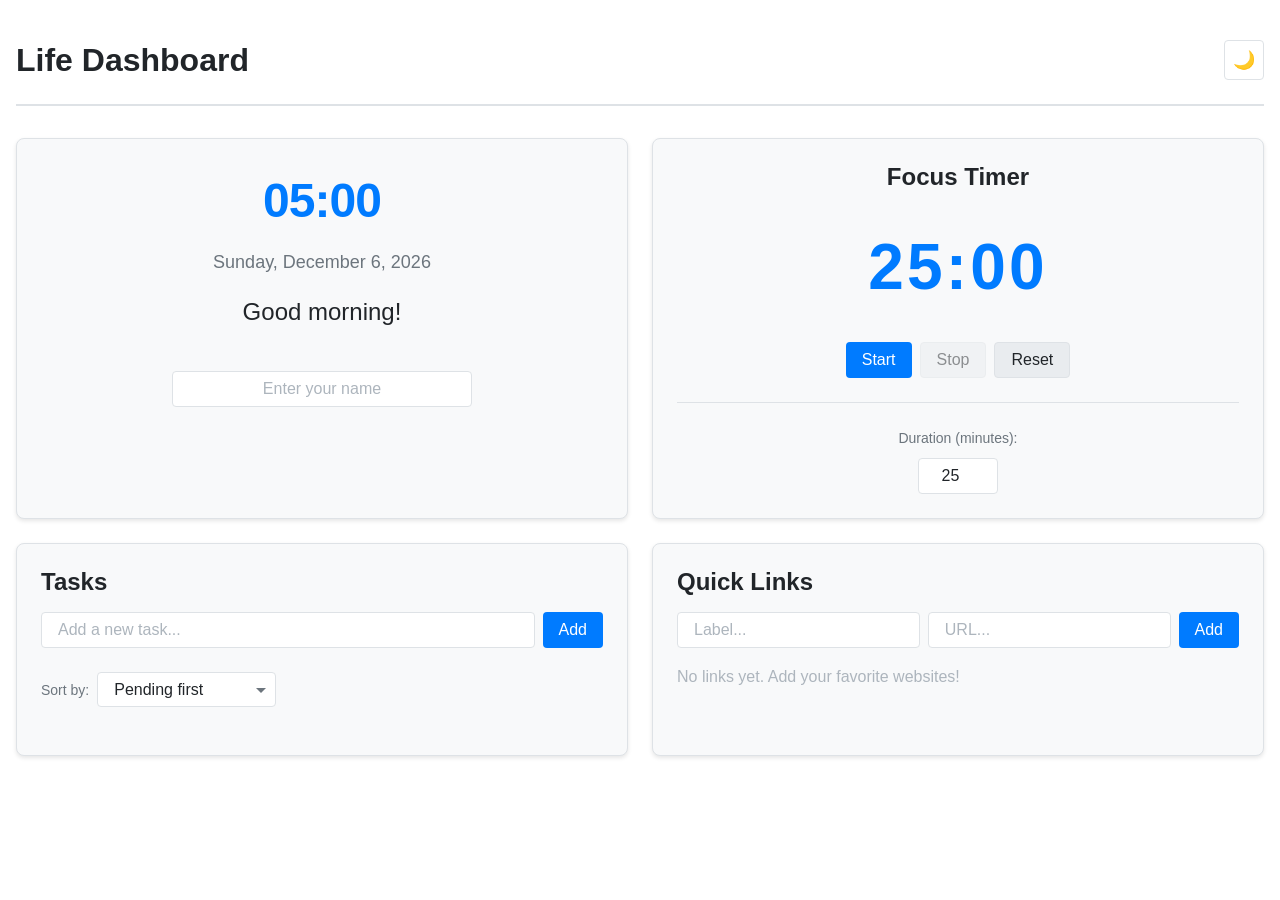
==== index.html @ f385f743 "task1" ====
<!DOCTYPE html>
<html lang="en">
<head>
  <meta charset="UTF-8">
  <meta name="viewport" content="width=device-width, initial-scale=1.0">
  <meta name="description" content="A personal productivity dashboard with time tracking, tasks, and quick links">
  <title>Life Dashboard</title>
  <link rel="stylesheet" href="css/styles.css">
</head>
<body>
  <div class="app-container">
    <!-- Header with theme toggle -->
    <header class="app-header">
      <h1>Life Dashboard</h1>
      <button id="theme-toggle" class="btn-icon" aria-label="Toggle theme">
        <span class="theme-icon" aria-hidden="true">🌙</span>
      </button>
    </header>
    
    <!-- Main content area with widgets -->
    <main class="app-main">
      <!-- Top row: Greeting and Timer -->
      <div class="widget-row">
        <!-- Greeting Widget -->
        <div id="greeting-widget" class="widget widget-greeting">
          <div class="greeting-time" id="greeting-time">12:00</div>
          <div class="greeting-date" id="greeting-date">Loading...</div>
          <div class="greeting-message" id="greeting-message">Good day!</div>
          <div class="greeting-input-group">
            <input 
              type="text" 
              id="greeting-name-input" 
              placeholder="Enter your name" 
              maxlength="50"
              aria-label="Your name"
            />
          </div>
        </div>
        
        <!-- Timer Widget -->
        <div id="timer-widget" class="widget widget-timer">
          <h2>Focus Timer</h2>
          <div class="timer-display" id="timer-display">25:00</div>
          <div class="timer-controls">
            <button id="timer-start" class="btn btn-primary">Start</button>
            <button id="timer-stop" class="btn btn-secondary" disabled>Stop</button>
            <button id="timer-reset" class="btn btn-secondary">Reset</button>
          </div>
          <div class="timer-config">
            <label for="timer-duration">Duration (minutes):</label>
            <input 
              type="number" 
              id="timer-duration" 
              min="1" 
              max="60" 
              value="25"
              aria-label="Timer duration in minutes"
            />
            <span class="error-message" id="timer-error" role="alert"></span>
          </div>
        </div>
      </div>
      
      <!-- Bottom row: Todo and Links -->
      <div class="widget-row">
        <!-- Todo Widget -->
        <div id="todo-widget" class="widget widget-todo">
          <h2>Tasks</h2>
          <div class="todo-input-group">
            <input 
              type="text" 
              id="todo-input" 
              placeholder="Add a new task..." 
              maxlength="500"
              aria-label="New task description"
            />
            <button id="todo-add" class="btn btn-primary">Add</button>
          </div>
          <span class="error-message" id="todo-error" role="alert"></span>
          <div class="todo-sort">
            <label for="todo-sort-select">Sort by:</label>
            <select id="todo-sort-select" aria-label="Task sort order">
              <option value="pending">Pending first</option>
              <option value="completed">Completed first</option>
              <option value="alpha">Alphabetical (A-Z)</option>
            </select>
          </div>
          <ul id="todo-list" class="todo-list" role="list">
            <!-- Task items rendered dynamically -->
          </ul>
        </div>
        
        <!-- Links Widget -->
        <div id="links-widget" class="widget widget-links">
          <h2>Quick Links</h2>
          <div class="links-input-group">
            <input 
              type="text" 
              id="link-label" 
              placeholder="Label..." 
              maxlength="100"
              aria-label="Link label"
            />
            <input 
              type="text" 
              id="link-url" 
              placeholder="URL..." 
              maxlength="500"
              aria-label="Link URL"
            />
            <button id="link-add" class="btn btn-primary">Add</button>
          </div>
          <span class="error-message" id="link-error" role="alert"></span>
          <div id="links-container" class="links-container" role="list">
            <!-- Link buttons rendered dynamically -->
          </div>
        </div>
      </div>
    </main>
  </div>
  
  <script src="js/app.js"></script>
</body>
</html>
---- css/styles.css ----
/* ==========================================
   CSS Variables - Theme Tokens
   ========================================== */

:root {
  /* Colors */
  --bg-primary: #ffffff;
  --bg-secondary: #f8f9fa;
  --bg-tertiary: #e9ecef;
  --text-primary: #212529;
  --text-secondary: #6c757d;
  --text-muted: #adb5bd;
  
  /* Accent colors */
  --accent-primary: #007bff;
  --accent-hover: #0056b3;
  --accent-light: #cce5ff;
  
  /* Semantic colors */
  --success: #28a745;
  --error: #dc3545;
  --warning: #ffc107;
  
  /* UI elements */
  --border-color: #dee2e6;
  --shadow: rgba(0, 0, 0, 0.1);
  --shadow-hover: rgba(0, 0, 0, 0.15);
  
  /* Spacing */
  --spacing-xs: 0.25rem;
  --spacing-sm: 0.5rem;
  --spacing-md: 1rem;
  --spacing-lg: 1.5rem;
  --spacing-xl: 2rem;
  
  /* Typography */
  --font-family: -apple-system, BlinkMacSystemFont, "Segoe UI", Roboto, "Helvetica Neue", Arial, sans-serif;
  --font-size-base: 16px;
  --font-size-sm: 14px;
  --font-size-lg: 18px;
  --font-size-xl: 24px;
  --font-size-xxl: 32px;
  
  /* Border radius */
  --radius-sm: 4px;
  --radius-md: 8px;
  --radius-lg: 12px;
  
  /* Transitions */
  --transition-fast: 0.15s ease;
  --transition-base: 0.2s ease;
  --transition-slow: 0.3s ease;
}

/* Dark Theme Overrides */
body.dark-theme {
  --bg-primary: #1a1a1a;
  --bg-secondary: #2d2d2d;
  --bg-tertiary: #3a3a3a;
  --text-primary: #ffffff;
  --text-secondary: #b0b0b0;
  --text-muted: #6c6c6c;
  
  --accent-primary: #4da6ff;
  --accent-hover: #66b3ff;
  --accent-light: #1a3a52;
  
  --success: #5cb85c;
  --error: #e74c3c;
  --warning: #f39c12;
  
  --border-color: #404040;
  --shadow: rgba(0, 0, 0, 0.3);
  --shadow-hover: rgba(0, 0, 0, 0.4);
}

/* ==========================================
   CSS Reset and Base Styles
   ========================================== */

* {
  margin: 0;
  padding: 0;
  box-sizing: border-box;
}

html {
  font-size: var(--font-size-base);
}

body {
  font-family: var(--font-family);
  background-color: var(--bg-primary);
  color: var(--text-primary);
  line-height: 1.6;
  min-height: 100vh;
  transition: background-color var(--transition-base), color var(--transition-base);
}

h1, h2, h3, h4, h5, h6 {
  font-weight: 600;
  line-height: 1.2;
}

h1 {
  font-size: var(--font-size-xxl);
}

h2 {
  font-size: var(--font-size-xl);
}

button {
  font-family: inherit;
  cursor: pointer;
}

input, select {
  font-family: inherit;
}

ul {
  list-style: none;
}

/* ==========================================
   Layout and Grid System
   ========================================== */

.app-container {
  max-width: 1400px;
  margin: 0 auto;
  padding: var(--spacing-md);
}

.app-header {
  display: flex;
  justify-content: space-between;
  align-items: center;
  padding: var(--spacing-lg) 0;
  margin-bottom: var(--spacing-xl);
  border-bottom: 2px solid var(--border-color);
}

.app-header h1 {
  color: var(--text-primary);
}

.app-main {
  display: flex;
  flex-direction: column;
  gap: var(--spacing-lg);
}

.widget-row {
  display: grid;
  grid-template-columns: repeat(auto-fit, minmax(300px, 1fr));
  gap: var(--spacing-lg);
}

/* ==========================================
   Widget Component Styles
   ========================================== */

.widget {
  background: var(--bg-secondary);
  border: 1px solid var(--border-color);
  border-radius: var(--radius-md);
  padding: var(--spacing-lg);
  box-shadow: 0 2px 4px var(--shadow);
  transition: box-shadow var(--transition-base), background-color var(--transition-base);
}

.widget:hover {
  box-shadow: 0 4px 8px var(--shadow-hover);
}

.widget h2 {
  margin-bottom: var(--spacing-md);
  color: var(--text-primary);
}

/* ==========================================
   Greeting Widget Styles
   ========================================== */

.widget-greeting {
  text-align: center;
  display: flex;
  flex-direction: column;
  gap: var(--spacing-sm);
}

.greeting-time {
  font-size: 3rem;
  font-weight: 700;
  color: var(--accent-primary);
  letter-spacing: -0.02em;
}

.greeting-date {
  font-size: var(--font-size-lg);
  color: var(--text-secondary);
  margin-bottom: var(--spacing-sm);
}

.greeting-message {
  font-size: var(--font-size-xl);
  color: var(--text-primary);
  margin-bottom: var(--spacing-md);
  font-weight: 500;
}

.greeting-input-group {
  margin-top: var(--spacing-md);
}

.greeting-input-group input {
  width: 100%;
  max-width: 300px;
  text-align: center;
}

/* ==========================================
   Timer Widget Styles
   ========================================== */

.widget-timer {
  text-align: center;
}

.timer-display {
  font-size: 4rem;
  font-weight: 700;
  color: var(--accent-primary);
  margin: var(--spacing-lg) 0;
  letter-spacing: 0.05em;
  font-variant-numeric: tabular-nums;
}

.timer-controls {
  display: flex;
  justify-content: center;
  gap: var(--spacing-sm);
  margin-bottom: var(--spacing-lg);
}

.timer-config {
  display: flex;
  flex-direction: column;
  align-items: center;
  gap: var(--spacing-sm);
  margin-top: var(--spacing-lg);
  padding-top: var(--spacing-lg);
  border-top: 1px solid var(--border-color);
}

.timer-config label {
  font-size: var(--font-size-sm);
  color: var(--text-secondary);
}

.timer-config input {
  width: 80px;
  text-align: center;
}

/* ==========================================
   Todo Widget Styles
   ========================================== */

.todo-input-group {
  display: flex;
  gap: var(--spacing-sm);
  margin-bottom: var(--spacing-sm);
}

.todo-input-group input {
  flex: 1;
}

.todo-sort {
  display: flex;
  align-items: center;
  gap: var(--spacing-sm);
  margin: var(--spacing-md) 0;
  padding: var(--spacing-sm) 0;
}

.todo-sort label {
  font-size: var(--font-size-sm);
  color: var(--text-secondary);
}

.todo-list {
  display: flex;
  flex-direction: column;
  gap: var(--spacing-sm);
  max-height: 500px;
  overflow-y: auto;
}

.todo-item {
  display: flex;
  align-items: center;
  gap: var(--spacing-sm);
  padding: var(--spacing-md);
  background: var(--bg-primary);
  border: 1px solid var(--border-color);
  border-radius: var(--radius-sm);
  transition: background-color var(--transition-fast);
}

.todo-item:hover {
  background: var(--bg-tertiary);
}

.todo-item.completed .todo-text {
  text-decoration: line-through;
  color: var(--text-muted);
}

.todo-checkbox {
  flex-shrink: 0;
  width: 20px;
  height: 20px;
  cursor: pointer;
}

.todo-text {
  flex: 1;
  color: var(--text-primary);
  word-break: break-word;
}

.todo-actions {
  display: flex;
  gap: var(--spacing-xs);
  flex-shrink: 0;
}

.todo-item.todo-editing {
  flex-wrap: wrap;
}

.todo-edit-input {
  flex: 1;
  min-width: 200px;
  padding: var(--spacing-sm);
  border: 1px solid var(--accent-primary);
  border-radius: var(--radius-sm);
  font-size: var(--font-size-base);
  background: var(--bg-primary);
  color: var(--text-primary);
}

.todo-item.todo-editing .error-message {
  width: 100%;
  margin-top: var(--spacing-sm);
}

/* ==========================================
   Links Widget Styles
   ========================================== */

.links-input-group {
  display: flex;
  gap: var(--spacing-sm);
  margin-bottom: var(--spacing-md);
  flex-wrap: wrap;
}

.links-input-group input {
  flex: 1;
  min-width: 120px;
}

.links-container {
  display: flex;
  flex-wrap: wrap;
  gap: var(--spacing-sm);
  margin-top: var(--spacing-md);
}

.link-item {
  display: flex;
  align-items: center;
  gap: var(--spacing-xs);
  background: var(--bg-primary);
  border: 1px solid var(--border-color);
  border-radius: var(--radius-sm);
  padding: var(--spacing-xs);
  transition: background-color var(--transition-fast);
}

.link-item:hover {
  background: var(--bg-tertiary);
}

.link-button {
  padding: var(--spacing-sm) var(--spacing-md);
  background: transparent;
  border: none;
  color: var(--accent-primary);
  font-weight: 500;
  cursor: pointer;
  transition: color var(--transition-fast);
}

.link-button:hover {
  color: var(--accent-hover);
  text-decoration: underline;
}

.link-delete {
  flex-shrink: 0;
}

/* ==========================================
   Button Styles
   ========================================== */

.btn {
  padding: var(--spacing-sm) var(--spacing-md);
  border: none;
  border-radius: var(--radius-sm);
  font-size: var(--font-size-base);
  font-weight: 500;
  cursor: pointer;
  transition: all var(--transition-base);
  white-space: nowrap;
}

.btn-primary {
  background: var(--accent-primary);
  color: white;
}

.btn-primary:hover:not(:disabled) {
  background: var(--accent-hover);
  transform: translateY(-1px);
  box-shadow: 0 2px 4px var(--shadow);
}

.btn-primary:active:not(:disabled) {
  transform: translateY(0);
}

.btn-primary:disabled {
  background: var(--text-muted);
  cursor: not-allowed;
  opacity: 0.6;
}

.btn-secondary {
  background: var(--bg-tertiary);
  color: var(--text-primary);
  border: 1px solid var(--border-color);
}

.btn-secondary:hover:not(:disabled) {
  background: var(--border-color);
  transform: translateY(-1px);
}

.btn-secondary:active:not(:disabled) {
  transform: translateY(0);
}

.btn-secondary:disabled {
  opacity: 0.5;
  cursor: not-allowed;
}

.btn-icon {
  width: 40px;
  height: 40px;
  padding: 0;
  display: flex;
  align-items: center;
  justify-content: center;
  background: transparent;
  border: 1px solid var(--border-color);
  border-radius: var(--radius-sm);
  font-size: var(--font-size-lg);
  transition: all var(--transition-base);
}

.btn-icon:hover {
  background: var(--bg-tertiary);
  border-color: var(--accent-primary);
  transform: scale(1.05);
}

.btn-icon:active {
  transform: scale(0.95);
}

.theme-icon {
  display: inline-block;
  transition: transform var(--transition-base);
}

.dark-theme .theme-icon {
  transform: rotate(180deg);
}

/* Small icon buttons for todo/link actions */
.todo-edit,
.todo-delete,
.todo-save,
.todo-cancel,
.link-delete {
  width: 32px;
  height: 32px;
  padding: 0;
  font-size: var(--font-size-sm);
  border: 1px solid var(--border-color);
  border-radius: var(--radius-sm);
  background: var(--bg-secondary);
  color: var(--text-primary);
  cursor: pointer;
  transition: all var(--transition-fast);
  display: flex;
  align-items: center;
  justify-content: center;
}

.todo-edit:hover,
.todo-save:hover {
  background: var(--accent-primary);
  color: white;
  border-color: var(--accent-primary);
}

.todo-delete:hover,
.todo-cancel:hover,
.link-delete:hover {
  background: var(--error);
  color: white;
  border-color: var(--error);
}

/* ==========================================
   Form Elements
   ========================================== */

input[type="text"],
input[type="number"],
select {
  padding: var(--spacing-sm) var(--spacing-md);
  border: 1px solid var(--border-color);
  border-radius: var(--radius-sm);
  font-size: var(--font-size-base);
  background: var(--bg-primary);
  color: var(--text-primary);
  transition: border-color var(--transition-fast);
}

input[type="text"]:focus,
input[type="number"]:focus,
select:focus {
  outline: none;
  border-color: var(--accent-primary);
  box-shadow: 0 0 0 3px var(--accent-light);
}

input[type="text"]::placeholder {
  color: var(--text-muted);
}

select {
  cursor: pointer;
  padding-right: var(--spacing-xl);
  background-image: url("data:image/svg+xml,%3Csvg xmlns='http://www.w3.org/2000/svg' width='12' height='12' viewBox='0 0 12 12'%3E%3Cpath fill='%236c757d' d='M6 9L1 4h10z'/%3E%3C/svg%3E");
  background-repeat: no-repeat;
  background-position: right var(--spacing-sm) center;
  appearance: none;
}

.dark-theme select {
  background-image: url("data:image/svg+xml,%3Csvg xmlns='http://www.w3.org/2000/svg' width='12' height='12' viewBox='0 0 12 12'%3E%3Cpath fill='%23b0b0b0' d='M6 9L1 4h10z'/%3E%3C/svg%3E");
}

/* ==========================================
   Error Messages
   ========================================== */

.error-message {
  display: none;
  color: var(--error);
  font-size: var(--font-size-sm);
  margin-top: var(--spacing-xs);
  padding: var(--spacing-xs) var(--spacing-sm);
  background: rgba(220, 53, 69, 0.1);
  border-radius: var(--radius-sm);
  animation: fadeIn var(--transition-base);
}

.error-message:not(:empty) {
  display: block;
}

@keyframes fadeIn {
  from {
    opacity: 0;
    transform: translateY(-5px);
  }
  to {
    opacity: 1;
    transform: translateY(0);
  }
}

/* ==========================================
   Utility Classes
   ========================================== */

.text-muted {
  color: var(--text-muted);
}

.text-center {
  text-align: center;
}

.hidden {
  display: none !important;
}

.visually-hidden {
  position: absolute;
  width: 1px;
  height: 1px;
  padding: 0;
  margin: -1px;
  overflow: hidden;
  clip: rect(0, 0, 0, 0);
  white-space: nowrap;
  border: 0;
}

/* ==========================================
   Responsive Design
   ========================================== */

/* Tablet and below (768px - 1200px) */
@media (max-width: 1200px) {
  .widget-row {
    grid-template-columns: 1fr;
  }
  
  .greeting-time {
    font-size: 2.5rem;
  }
  
  .timer-display {
    font-size: 3.5rem;
  }
}

/* Mobile (< 768px) */
@media (max-width: 768px) {
  .app-container {
    padding: var(--spacing-sm);
  }
  
  .app-header {
    padding: var(--spacing-md) 0;
    margin-bottom: var(--spacing-lg);
  }
  
  .app-header h1 {
    font-size: var(--font-size-xl);
  }
  
  .app-main {
    gap: var(--spacing-md);
  }
  
  .widget-row {
    gap: var(--spacing-md);
  }
  
  .widget {
    padding: var(--spacing-md);
  }
  
  .greeting-time {
    font-size: 2rem;
  }
  
  .timer-display {
    font-size: 3rem;
  }
  
  .todo-input-group,
  .links-input-group {
    flex-direction: column;
  }
  
  .timer-controls {
    flex-wrap: wrap;
  }
  
  .btn {
    padding: var(--spacing-sm);
    font-size: var(--font-size-sm);
  }
}

/* Print styles */
@media print {
  .btn,
  button,
  input,
  select {
    display: none;
  }
  
  .widget {
    break-inside: avoid;
    box-shadow: none;
    border: 1px solid #000;
  }
}

/* Reduced motion support */
@media (prefers-reduced-motion: reduce) {
  *,
  *::before,
  *::after {
    animation-duration: 0.01ms !important;
    animation-iteration-count: 1 !important;
    transition-duration: 0.01ms !important;
  }
}
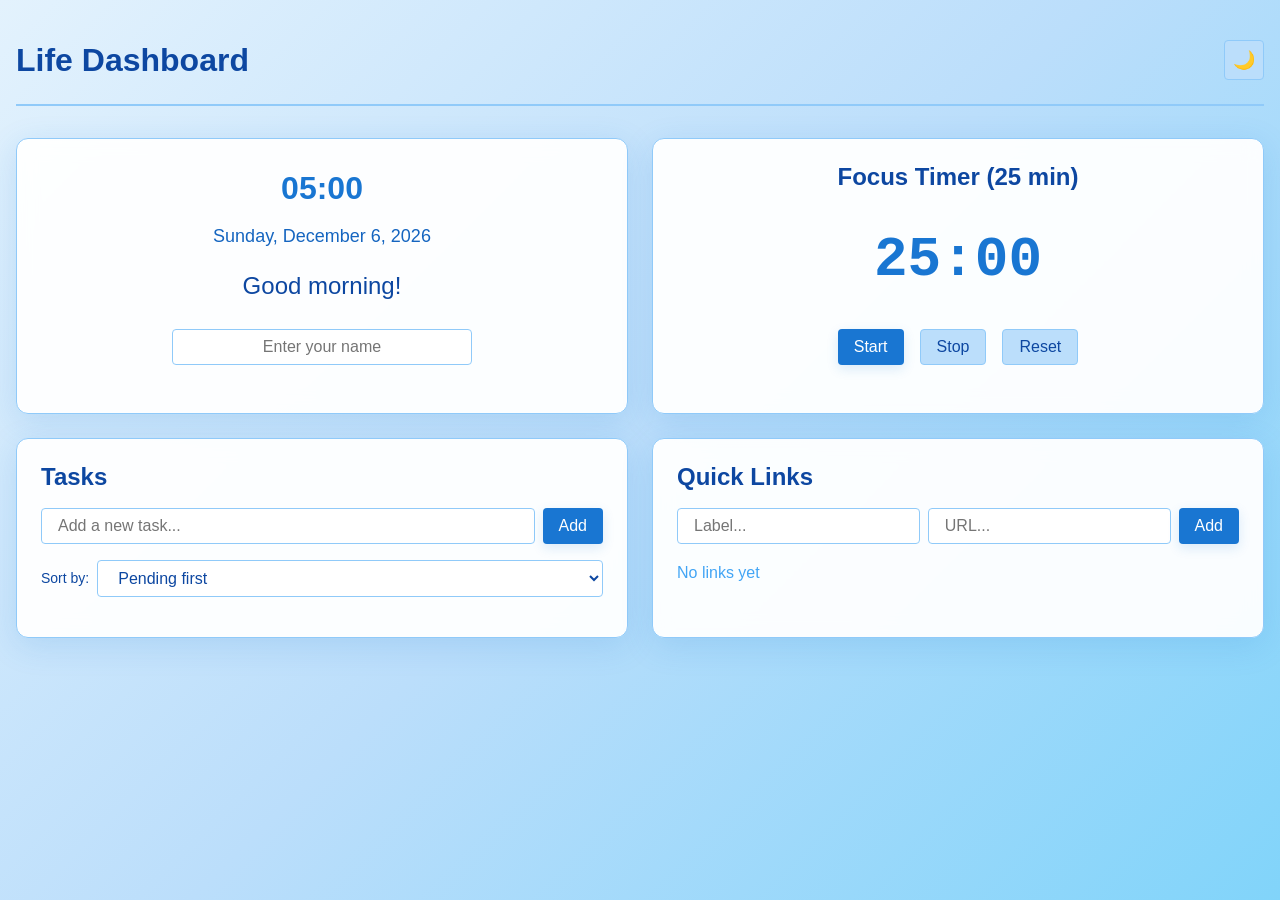
==== commit 0b78c771: "update3" ====
--- a/index.html
+++ b/index.html
@@ -1,4 +1,4 @@
-<!DOCTYPE html>
+﻿<!DOCTYPE html>
 <html lang="en">
 <head>
   <meta charset="UTF-8">
@@ -39,24 +39,12 @@
         
         <!-- Timer Widget -->
         <div id="timer-widget" class="widget widget-timer">
-          <h2>Focus Timer</h2>
+          <h2>Focus Timer (25 min)</h2>
           <div class="timer-display" id="timer-display">25:00</div>
           <div class="timer-controls">
             <button id="timer-start" class="btn btn-primary">Start</button>
             <button id="timer-stop" class="btn btn-secondary" disabled>Stop</button>
             <button id="timer-reset" class="btn btn-secondary">Reset</button>
-          </div>
-          <div class="timer-config">
-            <label for="timer-duration">Duration (minutes):</label>
-            <input 
-              type="number" 
-              id="timer-duration" 
-              min="1" 
-              max="60" 
-              value="25"
-              aria-label="Timer duration in minutes"
-            />
-            <span class="error-message" id="timer-error" role="alert"></span>
           </div>
         </div>
       </div>
--- a/css/styles.css
+++ b/css/styles.css
@@ -1,737 +1,277 @@
-/* ==========================================
-   CSS Variables - Theme Tokens
-   ========================================== */
-
-:root {
-  /* Colors */
-  --bg-primary: #ffffff;
-  --bg-secondary: #f8f9fa;
-  --bg-tertiary: #e9ecef;
-  --text-primary: #212529;
-  --text-secondary: #6c757d;
-  --text-muted: #adb5bd;
-  
-  /* Accent colors */
-  --accent-primary: #007bff;
-  --accent-hover: #0056b3;
-  --accent-light: #cce5ff;
-  
-  /* Semantic colors */
-  --success: #28a745;
-  --error: #dc3545;
-  --warning: #ffc107;
-  
-  /* UI elements */
-  --border-color: #dee2e6;
-  --shadow: rgba(0, 0, 0, 0.1);
-  --shadow-hover: rgba(0, 0, 0, 0.15);
-  
-  /* Spacing */
+﻿:root {
+  --bg-primary: #e3f2fd;
+  --bg-secondary: #bbdefb;
+  --bg-tertiary: #90caf9;
+  --text-primary: #0d47a1;
+  --text-secondary: #1565c0;
+  --text-muted: #42a5f5;
+  --gradient-primary: linear-gradient(135deg, #e3f2fd 0%, #bbdefb 50%, #81d4fa 100%);
+  --accent-primary: #1976d2;
+  --accent-hover: #1565c0;
+  --accent-light: #64b5f6;
+  --border-color: #90caf9;
+  --shadow: rgba(25, 118, 210, 0.15);
+  --shadow-hover: rgba(25, 118, 210, 0.25);
   --spacing-xs: 0.25rem;
   --spacing-sm: 0.5rem;
   --spacing-md: 1rem;
   --spacing-lg: 1.5rem;
   --spacing-xl: 2rem;
-  
-  /* Typography */
-  --font-family: -apple-system, BlinkMacSystemFont, "Segoe UI", Roboto, "Helvetica Neue", Arial, sans-serif;
+  --font-family: -apple-system, BlinkMacSystemFont, "Segoe UI", Roboto, Arial, sans-serif;
   --font-size-base: 16px;
   --font-size-sm: 14px;
   --font-size-lg: 18px;
   --font-size-xl: 24px;
   --font-size-xxl: 32px;
-  
-  /* Border radius */
-  --radius-sm: 4px;
-  --radius-md: 8px;
-  --radius-lg: 12px;
-  
-  /* Transitions */
-  --transition-fast: 0.15s ease;
-  --transition-base: 0.2s ease;
-  --transition-slow: 0.3s ease;
-}
-
-/* Dark Theme Overrides */
+}
+
 body.dark-theme {
-  --bg-primary: #1a1a1a;
-  --bg-secondary: #2d2d2d;
-  --bg-tertiary: #3a3a3a;
-  --text-primary: #ffffff;
-  --text-secondary: #b0b0b0;
-  --text-muted: #6c6c6c;
-  
-  --accent-primary: #4da6ff;
-  --accent-hover: #66b3ff;
+  --bg-primary: #0d1b2a;
+  --bg-secondary: #1a2f4a;
+  --bg-tertiary: #2a4a6a;
+  --text-primary: #e3f2fd;
+  --text-secondary: #b3e5fc;
+  --text-muted: #81d4fa;
+  --gradient-primary: linear-gradient(135deg, #0d1b2a 0%, #1a2f4a 50%, #1e3a5f 100%);
+  --accent-primary: #64b5f6;
+  --accent-hover: #81d4fa;
   --accent-light: #1a3a52;
-  
-  --success: #5cb85c;
-  --error: #e74c3c;
-  --warning: #f39c12;
-  
-  --border-color: #404040;
-  --shadow: rgba(0, 0, 0, 0.3);
-  --shadow-hover: rgba(0, 0, 0, 0.4);
-}
-
-/* ==========================================
-   CSS Reset and Base Styles
-   ========================================== */
-
-* {
-  margin: 0;
-  padding: 0;
-  box-sizing: border-box;
-}
-
-html {
-  font-size: var(--font-size-base);
-}
+  --border-color: #42a5f5;
+  --shadow: rgba(25, 118, 210, 0.3);
+  --shadow-hover: rgba(25, 118, 210, 0.5);
+}
+
+* { margin: 0; padding: 0; box-sizing: border-box; }
+
+html { font-size: 16px; }
 
 body {
   font-family: var(--font-family);
-  background-color: var(--bg-primary);
+  background: var(--gradient-primary);
+  background-attachment: fixed;
   color: var(--text-primary);
   line-height: 1.6;
   min-height: 100vh;
-  transition: background-color var(--transition-base), color var(--transition-base);
-}
-
-h1, h2, h3, h4, h5, h6 {
-  font-weight: 600;
-  line-height: 1.2;
-}
-
-h1 {
-  font-size: var(--font-size-xxl);
-}
-
-h2 {
-  font-size: var(--font-size-xl);
-}
-
-button {
-  font-family: inherit;
-  cursor: pointer;
-}
-
-input, select {
-  font-family: inherit;
-}
-
-ul {
-  list-style: none;
-}
-
-/* ==========================================
-   Layout and Grid System
-   ========================================== */
-
-.app-container {
-  max-width: 1400px;
-  margin: 0 auto;
-  padding: var(--spacing-md);
-}
+  transition: background 0.3s ease, color 0.2s ease;
+}
+
+h1, h2, h3, h4, h5, h6 { font-weight: 600; line-height: 1.2; }
+
+button { font-family: inherit; cursor: pointer; }
+input, select { font-family: inherit; }
+ul { list-style: none; }
+
+.app-container { max-width: 1400px; margin: 0 auto; padding: 1rem; }
 
 .app-header {
   display: flex;
   justify-content: space-between;
   align-items: center;
-  padding: var(--spacing-lg) 0;
-  margin-bottom: var(--spacing-xl);
+  padding: 1.5rem 0;
+  margin-bottom: 2rem;
   border-bottom: 2px solid var(--border-color);
 }
 
-.app-header h1 {
-  color: var(--text-primary);
-}
-
-.app-main {
-  display: flex;
-  flex-direction: column;
-  gap: var(--spacing-lg);
-}
+.app-header h1 { color: var(--text-primary); }
+
+.app-main { display: flex; flex-direction: column; gap: 1.5rem; }
 
 .widget-row {
   display: grid;
-  grid-template-columns: repeat(auto-fit, minmax(300px, 1fr));
-  gap: var(--spacing-lg);
-}
-
-/* ==========================================
-   Widget Component Styles
-   ========================================== */
+  grid-template-columns: repeat(auto-fit, minmax(350px, 1fr));
+  gap: 1.5rem;
+}
 
 .widget {
-  background: var(--bg-secondary);
-  border: 1px solid var(--border-color);
-  border-radius: var(--radius-md);
-  padding: var(--spacing-lg);
-  box-shadow: 0 2px 4px var(--shadow);
-  transition: box-shadow var(--transition-base), background-color var(--transition-base);
+  background: rgba(255, 255, 255, 0.95);
+  backdrop-filter: blur(10px);
+  border: 1px solid var(--border-color);
+  border-radius: 12px;
+  padding: 1.5rem;
+  box-shadow: 0 8px 32px var(--shadow);
+  transition: all 0.2s ease;
+}
+
+body.dark-theme .widget {
+  background: rgba(26, 47, 74, 0.95);
 }
 
 .widget:hover {
-  box-shadow: 0 4px 8px var(--shadow-hover);
-}
-
-.widget h2 {
-  margin-bottom: var(--spacing-md);
-  color: var(--text-primary);
-}
-
-/* ==========================================
-   Greeting Widget Styles
-   ========================================== */
-
-.widget-greeting {
-  text-align: center;
-  display: flex;
-  flex-direction: column;
-  gap: var(--spacing-sm);
-}
-
-.greeting-time {
-  font-size: 3rem;
-  font-weight: 700;
-  color: var(--accent-primary);
-  letter-spacing: -0.02em;
-}
-
-.greeting-date {
-  font-size: var(--font-size-lg);
-  color: var(--text-secondary);
-  margin-bottom: var(--spacing-sm);
-}
-
-.greeting-message {
-  font-size: var(--font-size-xl);
-  color: var(--text-primary);
-  margin-bottom: var(--spacing-md);
+  box-shadow: 0 12px 48px var(--shadow-hover);
+  transform: translateY(-2px);
+}
+
+.widget h2 { color: var(--text-primary); margin-bottom: 1rem; }
+
+.btn {
+  padding: 0.5rem 1rem;
+  border: none;
+  border-radius: 4px;
+  font-size: 16px;
   font-weight: 500;
-}
-
-.greeting-input-group {
-  margin-top: var(--spacing-md);
-}
-
-.greeting-input-group input {
-  width: 100%;
-  max-width: 300px;
-  text-align: center;
-}
-
-/* ==========================================
-   Timer Widget Styles
-   ========================================== */
-
-.widget-timer {
-  text-align: center;
-}
-
-.timer-display {
-  font-size: 4rem;
-  font-weight: 700;
-  color: var(--accent-primary);
-  margin: var(--spacing-lg) 0;
-  letter-spacing: 0.05em;
-  font-variant-numeric: tabular-nums;
-}
-
-.timer-controls {
-  display: flex;
-  justify-content: center;
-  gap: var(--spacing-sm);
-  margin-bottom: var(--spacing-lg);
-}
-
-.timer-config {
-  display: flex;
-  flex-direction: column;
-  align-items: center;
-  gap: var(--spacing-sm);
-  margin-top: var(--spacing-lg);
-  padding-top: var(--spacing-lg);
-  border-top: 1px solid var(--border-color);
-}
-
-.timer-config label {
-  font-size: var(--font-size-sm);
-  color: var(--text-secondary);
-}
-
-.timer-config input {
-  width: 80px;
-  text-align: center;
-}
-
-/* ==========================================
-   Todo Widget Styles
-   ========================================== */
-
-.todo-input-group {
-  display: flex;
-  gap: var(--spacing-sm);
-  margin-bottom: var(--spacing-sm);
-}
-
-.todo-input-group input {
-  flex: 1;
-}
-
-.todo-sort {
-  display: flex;
-  align-items: center;
-  gap: var(--spacing-sm);
-  margin: var(--spacing-md) 0;
-  padding: var(--spacing-sm) 0;
-}
-
-.todo-sort label {
-  font-size: var(--font-size-sm);
-  color: var(--text-secondary);
-}
-
-.todo-list {
-  display: flex;
-  flex-direction: column;
-  gap: var(--spacing-sm);
-  max-height: 500px;
-  overflow-y: auto;
-}
-
-.todo-item {
-  display: flex;
-  align-items: center;
-  gap: var(--spacing-sm);
-  padding: var(--spacing-md);
-  background: var(--bg-primary);
-  border: 1px solid var(--border-color);
-  border-radius: var(--radius-sm);
-  transition: background-color var(--transition-fast);
-}
-
-.todo-item:hover {
-  background: var(--bg-tertiary);
-}
-
-.todo-item.completed .todo-text {
-  text-decoration: line-through;
-  color: var(--text-muted);
-}
-
-.todo-checkbox {
-  flex-shrink: 0;
-  width: 20px;
-  height: 20px;
+  transition: all 0.2s ease;
   cursor: pointer;
-}
-
-.todo-text {
-  flex: 1;
-  color: var(--text-primary);
-  word-break: break-word;
-}
-
-.todo-actions {
-  display: flex;
-  gap: var(--spacing-xs);
-  flex-shrink: 0;
-}
-
-.todo-item.todo-editing {
-  flex-wrap: wrap;
-}
-
-.todo-edit-input {
-  flex: 1;
-  min-width: 200px;
-  padding: var(--spacing-sm);
-  border: 1px solid var(--accent-primary);
-  border-radius: var(--radius-sm);
-  font-size: var(--font-size-base);
-  background: var(--bg-primary);
-  color: var(--text-primary);
-}
-
-.todo-item.todo-editing .error-message {
-  width: 100%;
-  margin-top: var(--spacing-sm);
-}
-
-/* ==========================================
-   Links Widget Styles
-   ========================================== */
-
-.links-input-group {
-  display: flex;
-  gap: var(--spacing-sm);
-  margin-bottom: var(--spacing-md);
-  flex-wrap: wrap;
-}
-
-.links-input-group input {
-  flex: 1;
-  min-width: 120px;
-}
-
-.links-container {
-  display: flex;
-  flex-wrap: wrap;
-  gap: var(--spacing-sm);
-  margin-top: var(--spacing-md);
-}
-
-.link-item {
-  display: flex;
-  align-items: center;
-  gap: var(--spacing-xs);
-  background: var(--bg-primary);
-  border: 1px solid var(--border-color);
-  border-radius: var(--radius-sm);
-  padding: var(--spacing-xs);
-  transition: background-color var(--transition-fast);
-}
-
-.link-item:hover {
-  background: var(--bg-tertiary);
-}
-
-.link-button {
-  padding: var(--spacing-sm) var(--spacing-md);
-  background: transparent;
-  border: none;
-  color: var(--accent-primary);
-  font-weight: 500;
-  cursor: pointer;
-  transition: color var(--transition-fast);
-}
-
-.link-button:hover {
-  color: var(--accent-hover);
-  text-decoration: underline;
-}
-
-.link-delete {
-  flex-shrink: 0;
-}
-
-/* ==========================================
-   Button Styles
-   ========================================== */
-
-.btn {
-  padding: var(--spacing-sm) var(--spacing-md);
-  border: none;
-  border-radius: var(--radius-sm);
-  font-size: var(--font-size-base);
-  font-weight: 500;
-  cursor: pointer;
-  transition: all var(--transition-base);
-  white-space: nowrap;
 }
 
 .btn-primary {
   background: var(--accent-primary);
   color: white;
+  box-shadow: 0 4px 12px var(--shadow);
 }
 
 .btn-primary:hover:not(:disabled) {
   background: var(--accent-hover);
+  box-shadow: 0 6px 16px var(--shadow-hover);
   transform: translateY(-1px);
-  box-shadow: 0 2px 4px var(--shadow);
-}
-
-.btn-primary:active:not(:disabled) {
-  transform: translateY(0);
-}
-
-.btn-primary:disabled {
-  background: var(--text-muted);
-  cursor: not-allowed;
-  opacity: 0.6;
-}
+}
+
+.btn-primary:disabled { background: var(--text-muted); cursor: not-allowed; opacity: 0.6; }
 
 .btn-secondary {
+  background: var(--bg-secondary);
+  color: var(--text-primary);
+  border: 1px solid var(--border-color);
+}
+
+.btn-secondary:hover:not(:disabled) {
   background: var(--bg-tertiary);
-  color: var(--text-primary);
-  border: 1px solid var(--border-color);
-}
-
-.btn-secondary:hover:not(:disabled) {
-  background: var(--border-color);
-  transform: translateY(-1px);
-}
-
-.btn-secondary:active:not(:disabled) {
-  transform: translateY(0);
-}
-
-.btn-secondary:disabled {
-  opacity: 0.5;
-  cursor: not-allowed;
+  border-color: var(--accent-primary);
 }
 
 .btn-icon {
   width: 40px;
   height: 40px;
-  padding: 0;
   display: flex;
   align-items: center;
   justify-content: center;
-  background: transparent;
-  border: 1px solid var(--border-color);
-  border-radius: var(--radius-sm);
-  font-size: var(--font-size-lg);
-  transition: all var(--transition-base);
+  background: var(--bg-secondary);
+  border: 1px solid var(--border-color);
+  border-radius: 4px;
+  font-size: 18px;
 }
 
 .btn-icon:hover {
   background: var(--bg-tertiary);
   border-color: var(--accent-primary);
-  transform: scale(1.05);
-}
-
-.btn-icon:active {
-  transform: scale(0.95);
-}
-
-.theme-icon {
-  display: inline-block;
-  transition: transform var(--transition-base);
-}
-
-.dark-theme .theme-icon {
-  transform: rotate(180deg);
-}
-
-/* Small icon buttons for todo/link actions */
-.todo-edit,
-.todo-delete,
-.todo-save,
-.todo-cancel,
+  transform: scale(1.1);
+}
+
+input[type="text"], input[type="number"], select {
+  width: 100%;
+  padding: 0.5rem 1rem;
+  border: 1px solid var(--border-color);
+  border-radius: 4px;
+  background: rgba(255, 255, 255, 0.9);
+  color: var(--text-primary);
+  font-size: 16px;
+}
+
+body.dark-theme input[type="text"],
+body.dark-theme input[type="number"],
+body.dark-theme select {
+  background: rgba(26, 47, 74, 0.9);
+}
+
+input:focus, select:focus {
+  outline: none;
+  border-color: var(--accent-primary);
+  box-shadow: 0 0 0 3px rgba(25, 118, 210, 0.2);
+}
+
+.error-message { display: none; color: #dc3545; font-size: 14px; margin-top: 0.25rem; }
+
+.widget-greeting { text-align: center; }
+.greeting-time { font-size: 32px; font-weight: 700; color: var(--accent-primary); margin-bottom: 0.5rem; }
+.greeting-date { font-size: 18px; color: var(--text-secondary); margin-bottom: 1rem; }
+.greeting-message { font-size: 24px; color: var(--text-primary); margin-bottom: 1.5rem; }
+.greeting-input-group { display: flex; justify-content: center; }
+#greeting-name-input { max-width: 300px; text-align: center; }
+
+.widget-timer { text-align: center; }
+.timer-display { font-size: 56px; font-weight: 700; color: var(--accent-primary); margin: 1.5rem 0; font-family: 'Courier New', monospace; }
+.timer-controls { display: flex; gap: 1rem; justify-content: center; margin-bottom: 1.5rem; }
+.timer-config { display: flex; flex-direction: column; align-items: center; gap: 0.5rem; }
+.timer-config label { color: var(--text-secondary); font-size: 14px; }
+#timer-duration { width: 100px; text-align: center; }
+
+.todo-input-group { display: flex; gap: 0.5rem; margin-bottom: 1rem; }
+#todo-input { flex: 1; }
+.todo-sort { display: flex; align-items: center; gap: 0.5rem; margin-bottom: 1rem; font-size: 14px; }
+#todo-sort-select { flex: 1; }
+.todo-list { display: flex; flex-direction: column; gap: 0.5rem; }
+.todo-item {
+  display: flex;
+  align-items: center;
+  gap: 1rem;
+  padding: 1rem;
+  background: rgba(255, 255, 255, 0.7);
+  border: 1px solid var(--border-color);
+  border-radius: 4px;
+  transition: all 0.2s ease;
+}
+body.dark-theme .todo-item { background: rgba(42, 74, 106, 0.7); }
+.todo-item:hover {
+  background: rgba(255, 255, 255, 0.9);
+  border-color: var(--accent-primary);
+  box-shadow: 0 4px 12px var(--shadow);
+}
+body.dark-theme .todo-item:hover { background: rgba(42, 74, 106, 0.9); }
+.todo-checkbox { width: 20px; height: 20px; cursor: pointer; }
+.todo-text { flex: 1; color: var(--text-primary); }
+.todo-item.completed .todo-text { text-decoration: line-through; color: var(--text-muted); }
+.todo-actions { display: flex; gap: 0.5rem; }
+.todo-edit, .todo-save { background: var(--accent-light); color: var(--accent-primary); }
+.todo-delete, .todo-cancel { background: #dc3545; color: white; }
+.todo-edit:hover, .todo-save:hover { background: var(--accent-primary); color: white; }
+.todo-delete:hover, .todo-cancel:hover { background: #c82333; }
+.todo-edit, .todo-delete, .todo-save, .todo-cancel { padding: 0.25rem 0.5rem; font-size: 14px; border: none; border-radius: 4px; cursor: pointer; }
+
+.links-input-group { display: flex; gap: 0.5rem; margin-bottom: 1rem; }
+#link-label, #link-url { flex: 1; }
+.links-container { display: flex; flex-wrap: wrap; gap: 0.5rem; }
+.link-item { display: flex; gap: 0.25rem; align-items: center; }
+.link-button {
+  padding: 0.5rem 1rem;
+  background: var(--accent-primary);
+  color: white;
+  border: none;
+  border-radius: 4px;
+  cursor: pointer;
+  font-size: 16px;
+  font-weight: 500;
+  box-shadow: 0 4px 12px var(--shadow);
+  transition: all 0.2s ease;
+}
+.link-button:hover {
+  background: var(--accent-hover);
+  box-shadow: 0 6px 16px var(--shadow-hover);
+  transform: translateY(-2px);
+}
 .link-delete {
   width: 32px;
   height: 32px;
-  padding: 0;
-  font-size: var(--font-size-sm);
-  border: 1px solid var(--border-color);
-  border-radius: var(--radius-sm);
-  background: var(--bg-secondary);
-  color: var(--text-primary);
+  display: flex;
+  align-items: center;
+  justify-content: center;
+  background: #dc3545;
+  color: white;
+  border: none;
+  border-radius: 4px;
   cursor: pointer;
-  transition: all var(--transition-fast);
-  display: flex;
-  align-items: center;
-  justify-content: center;
-}
-
-.todo-edit:hover,
-.todo-save:hover {
-  background: var(--accent-primary);
-  color: white;
-  border-color: var(--accent-primary);
-}
-
-.todo-delete:hover,
-.todo-cancel:hover,
-.link-delete:hover {
-  background: var(--error);
-  color: white;
-  border-color: var(--error);
-}
-
-/* ==========================================
-   Form Elements
-   ========================================== */
-
-input[type="text"],
-input[type="number"],
-select {
-  padding: var(--spacing-sm) var(--spacing-md);
-  border: 1px solid var(--border-color);
-  border-radius: var(--radius-sm);
-  font-size: var(--font-size-base);
-  background: var(--bg-primary);
-  color: var(--text-primary);
-  transition: border-color var(--transition-fast);
-}
-
-input[type="text"]:focus,
-input[type="number"]:focus,
-select:focus {
-  outline: none;
-  border-color: var(--accent-primary);
-  box-shadow: 0 0 0 3px var(--accent-light);
-}
-
-input[type="text"]::placeholder {
-  color: var(--text-muted);
-}
-
-select {
-  cursor: pointer;
-  padding-right: var(--spacing-xl);
-  background-image: url("data:image/svg+xml,%3Csvg xmlns='http://www.w3.org/2000/svg' width='12' height='12' viewBox='0 0 12 12'%3E%3Cpath fill='%236c757d' d='M6 9L1 4h10z'/%3E%3C/svg%3E");
-  background-repeat: no-repeat;
-  background-position: right var(--spacing-sm) center;
-  appearance: none;
-}
-
-.dark-theme select {
-  background-image: url("data:image/svg+xml,%3Csvg xmlns='http://www.w3.org/2000/svg' width='12' height='12' viewBox='0 0 12 12'%3E%3Cpath fill='%23b0b0b0' d='M6 9L1 4h10z'/%3E%3C/svg%3E");
-}
-
-/* ==========================================
-   Error Messages
-   ========================================== */
-
-.error-message {
-  display: none;
-  color: var(--error);
-  font-size: var(--font-size-sm);
-  margin-top: var(--spacing-xs);
-  padding: var(--spacing-xs) var(--spacing-sm);
-  background: rgba(220, 53, 69, 0.1);
-  border-radius: var(--radius-sm);
-  animation: fadeIn var(--transition-base);
-}
-
-.error-message:not(:empty) {
-  display: block;
-}
-
-@keyframes fadeIn {
-  from {
-    opacity: 0;
-    transform: translateY(-5px);
-  }
-  to {
-    opacity: 1;
-    transform: translateY(0);
-  }
-}
-
-/* ==========================================
-   Utility Classes
-   ========================================== */
-
-.text-muted {
-  color: var(--text-muted);
-}
-
-.text-center {
-  text-align: center;
-}
-
-.hidden {
-  display: none !important;
-}
-
-.visually-hidden {
-  position: absolute;
-  width: 1px;
-  height: 1px;
-  padding: 0;
-  margin: -1px;
-  overflow: hidden;
-  clip: rect(0, 0, 0, 0);
-  white-space: nowrap;
-  border: 0;
-}
-
-/* ==========================================
-   Responsive Design
-   ========================================== */
-
-/* Tablet and below (768px - 1200px) */
-@media (max-width: 1200px) {
-  .widget-row {
-    grid-template-columns: 1fr;
-  }
-  
-  .greeting-time {
-    font-size: 2.5rem;
-  }
-  
-  .timer-display {
-    font-size: 3.5rem;
-  }
-}
-
-/* Mobile (< 768px) */
+  font-weight: bold;
+  transition: all 0.2s ease;
+}
+.link-delete:hover { background: #c82333; transform: scale(1.1); }
+
 @media (max-width: 768px) {
-  .app-container {
-    padding: var(--spacing-sm);
-  }
-  
-  .app-header {
-    padding: var(--spacing-md) 0;
-    margin-bottom: var(--spacing-lg);
-  }
-  
-  .app-header h1 {
-    font-size: var(--font-size-xl);
-  }
-  
-  .app-main {
-    gap: var(--spacing-md);
-  }
-  
-  .widget-row {
-    gap: var(--spacing-md);
-  }
-  
-  .widget {
-    padding: var(--spacing-md);
-  }
-  
-  .greeting-time {
-    font-size: 2rem;
-  }
-  
-  .timer-display {
-    font-size: 3rem;
-  }
-  
-  .todo-input-group,
-  .links-input-group {
-    flex-direction: column;
-  }
-  
-  .timer-controls {
-    flex-wrap: wrap;
-  }
-  
-  .btn {
-    padding: var(--spacing-sm);
-    font-size: var(--font-size-sm);
-  }
-}
-
-/* Print styles */
-@media print {
-  .btn,
-  button,
-  input,
-  select {
-    display: none;
-  }
-  
-  .widget {
-    break-inside: avoid;
-    box-shadow: none;
-    border: 1px solid #000;
-  }
-}
-
-/* Reduced motion support */
-@media (prefers-reduced-motion: reduce) {
-  *,
-  *::before,
-  *::after {
-    animation-duration: 0.01ms !important;
-    animation-iteration-count: 1 !important;
-    transition-duration: 0.01ms !important;
-  }
-}
+  .widget-row { grid-template-columns: 1fr; }
+  .app-header { padding: 1rem 0; margin-bottom: 1.5rem; }
+  .app-header h1 { font-size: 24px; }
+  .timer-display { font-size: 40px; }
+  .todo-input-group, .links-input-group { flex-direction: column; }
+  #todo-input, #link-label, #link-url { width: 100%; }
+}
+
+.text-muted { color: var(--text-muted); }
+.text-center { text-align: center; }
+.hidden { display: none !important; }
